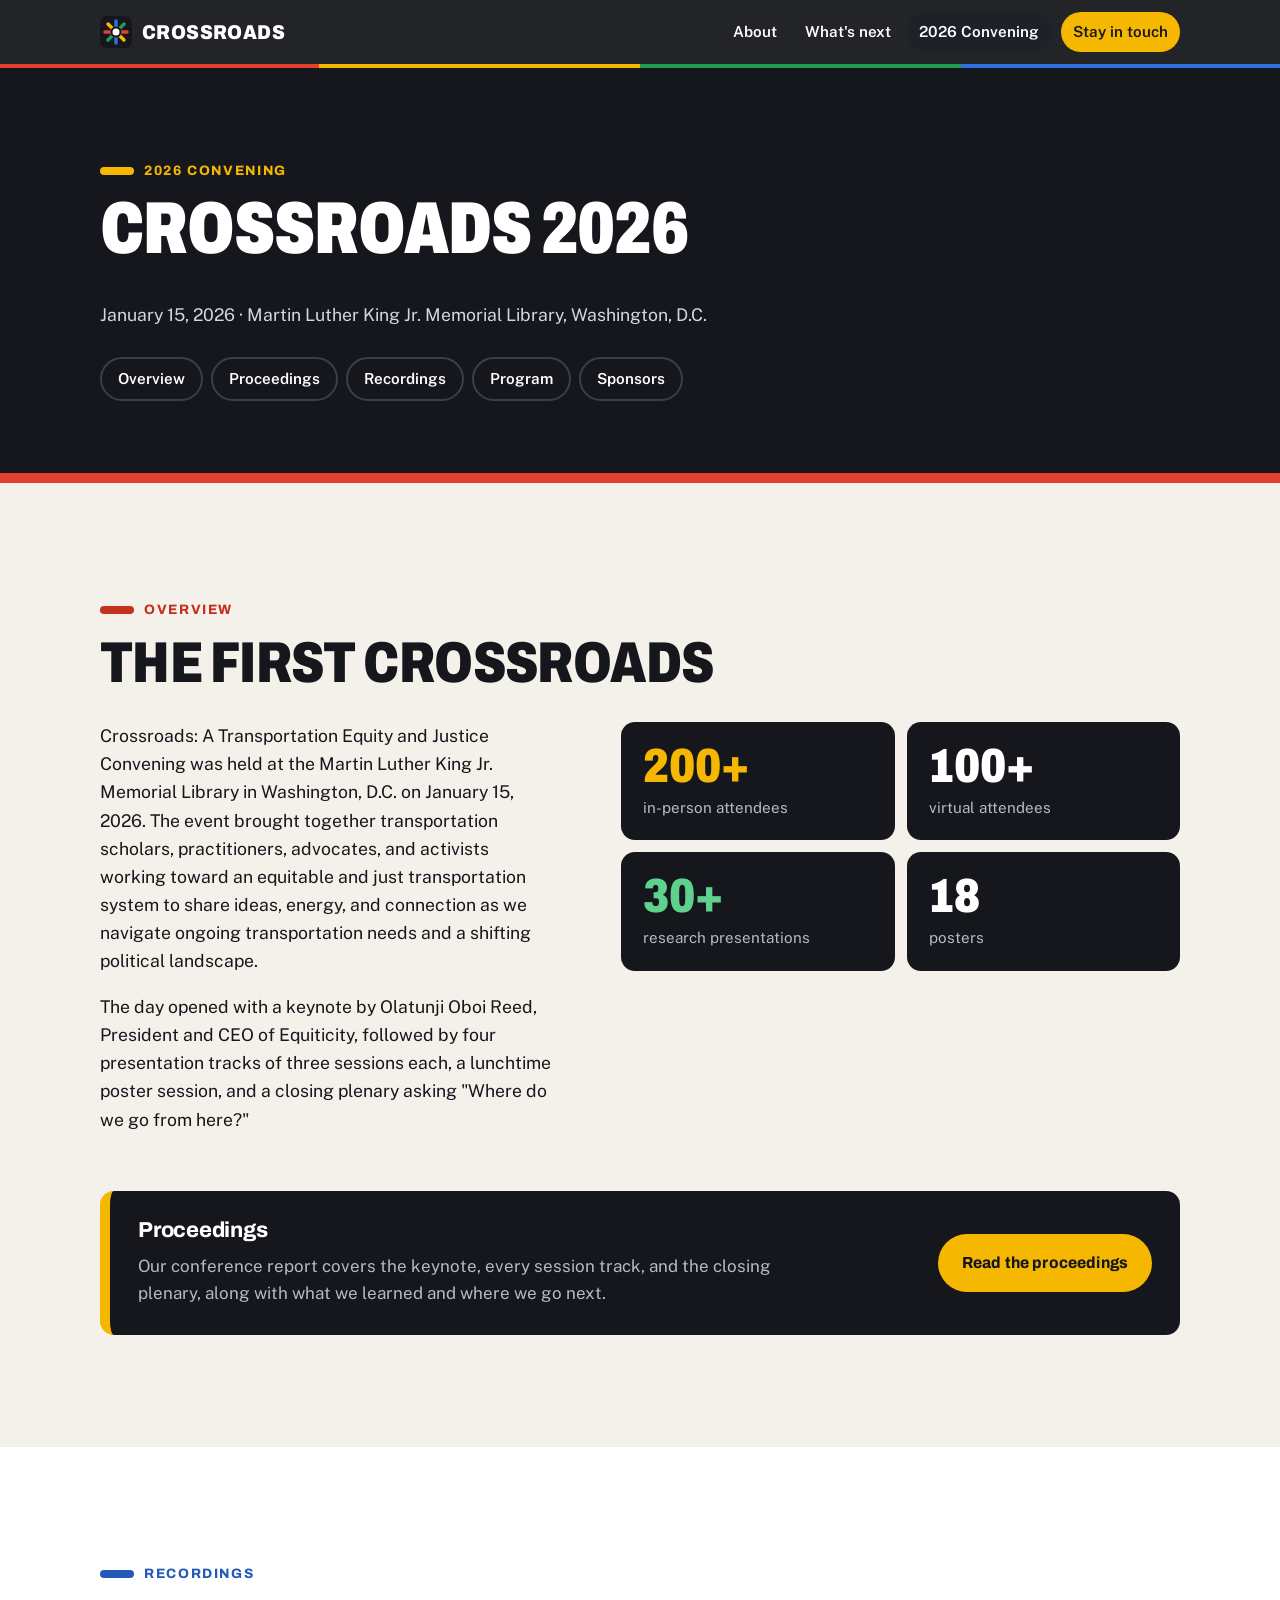
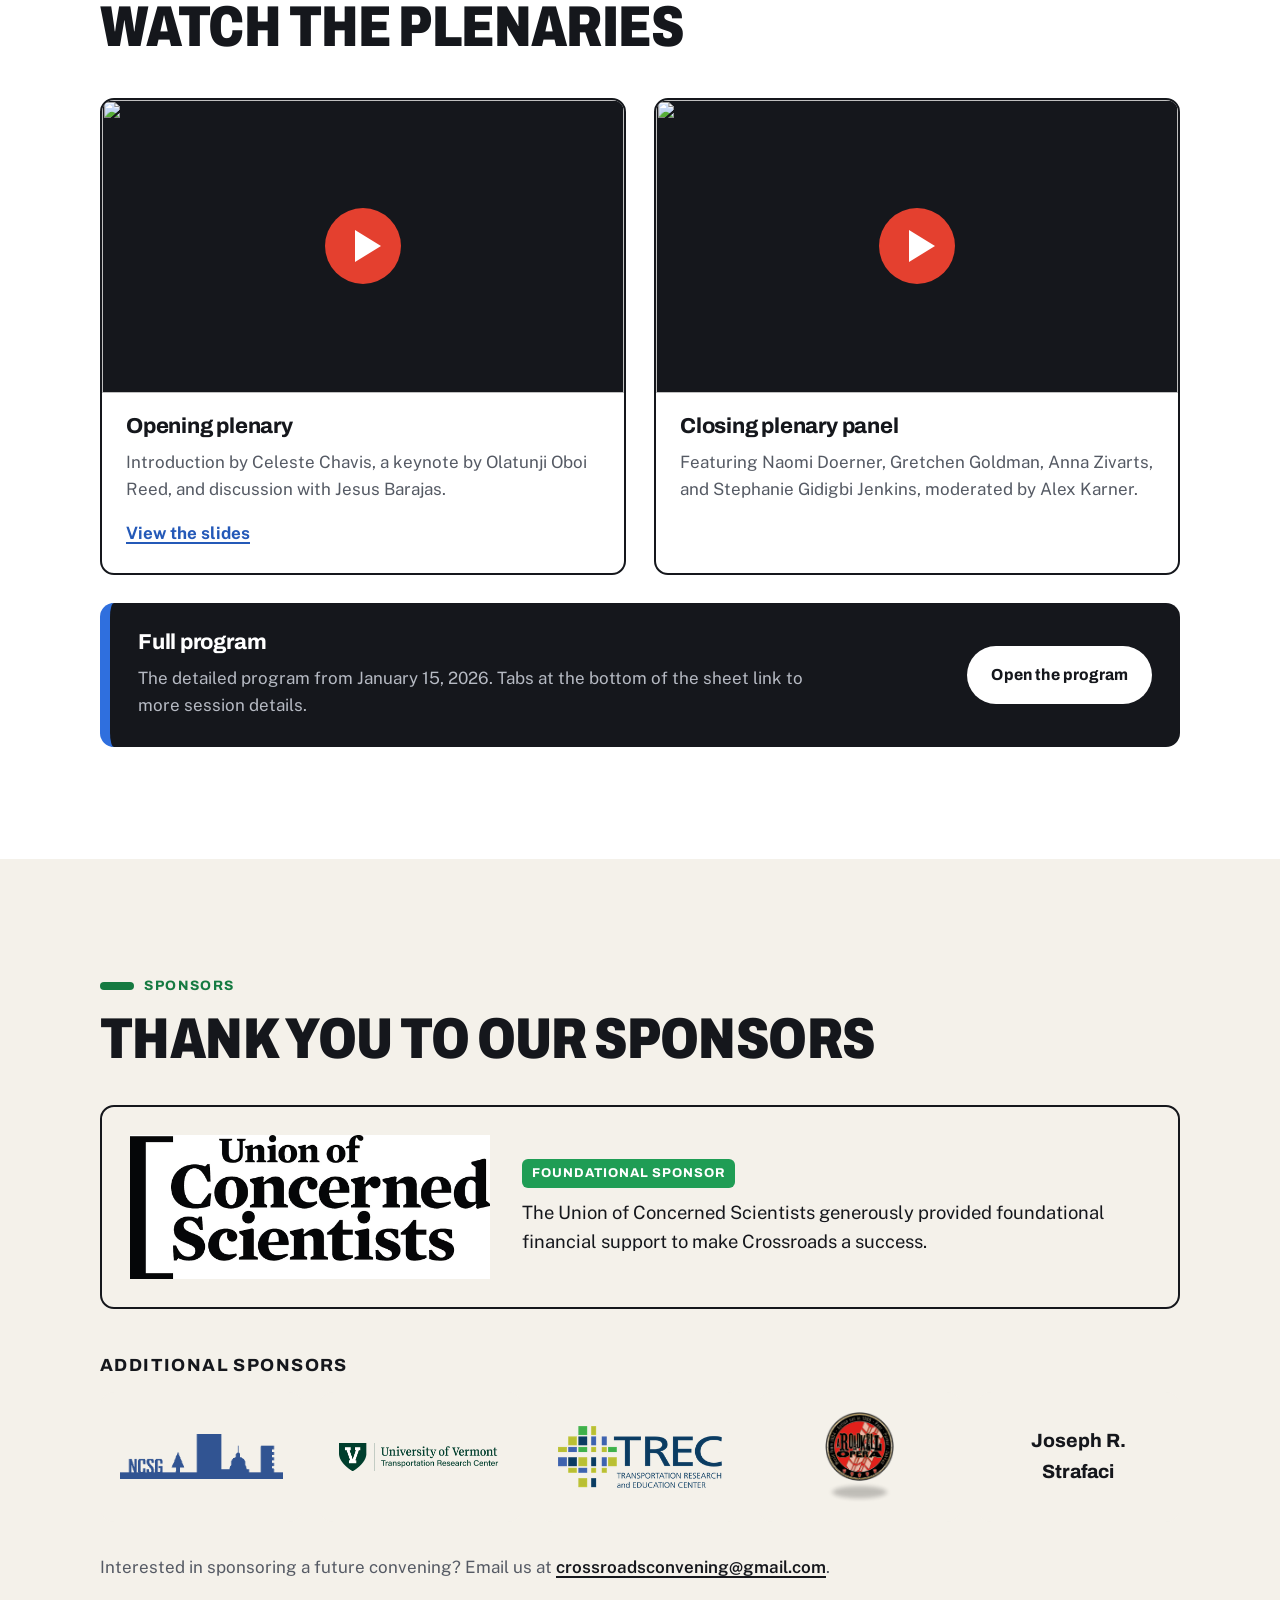
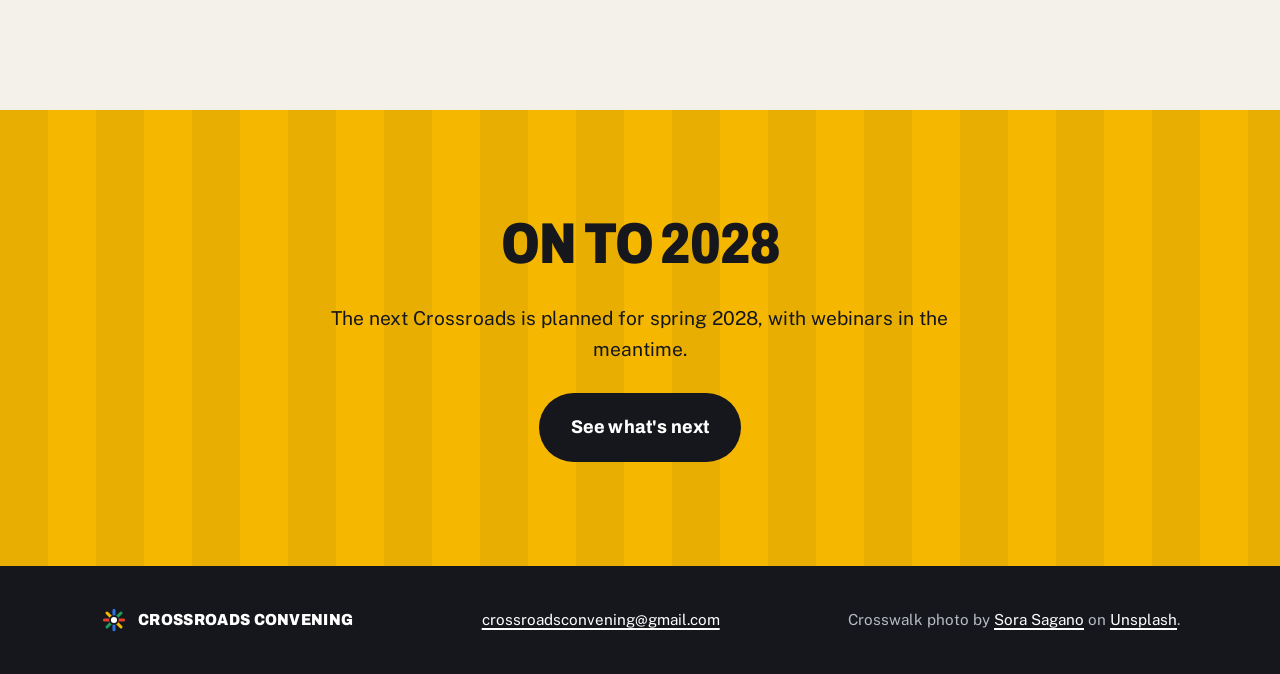
==== 2026.html @ 8adaab54 "Reorganize site around the Crossroads objective Lead the home page with the objective, goals and who" ====
<!doctype html>
<html lang="en">
<head>
  <meta charset="utf-8">
  <meta name="viewport" content="width=device-width, initial-scale=1">
  <title>2026 Convening | Crossroads Convening</title>
  <meta name="description" content="Crossroads 2026, held January 15, 2026 in Washington, D.C.: proceedings, plenary recordings, program, and sponsors.">
  <meta property="og:title" content="Crossroads 2026 Convening">
  <meta property="og:description" content="Proceedings, plenary recordings, program, and sponsors from Crossroads 2026.">
  <meta property="og:type" content="website">
  <meta property="og:url" content="https://crossroadsconvening.org/2026.html">
  <meta property="og:image" content="https://crossroadsconvening.org/assets/img/hero.jpg">
  <link rel="icon" href="assets/img/mark.svg" type="image/svg+xml">
  <link rel="preconnect" href="https://fonts.googleapis.com">
  <link rel="preconnect" href="https://fonts.gstatic.com" crossorigin>
  <link href="https://fonts.googleapis.com/css2?family=Archivo:wdth,wght@62..125,500..900&family=Public+Sans:ital,wght@0,400..700;1,400&display=swap" rel="stylesheet">
  <link rel="stylesheet" href="assets/css/styles.css">
</head>
<body>
  <a class="skip" href="#main">Skip to content</a>

  <header class="topbar">
    <div class="wrap topbar__inner">
      <a class="brand" href="./" aria-label="Crossroads home">
        <img src="assets/img/mark.svg" alt="" width="32" height="32">
        <span>Crossroads</span>
      </a>
      <button class="menu-toggle" aria-expanded="false" aria-controls="site-nav">Menu</button>
      <nav id="site-nav" class="nav" aria-label="Main">
        <a href="./#about">About</a>
        <a href="./#next">What's next</a>
        <a href="2026.html" aria-current="page">2026 Convening</a>
        <a class="nav__cta" href="./#stay-in-touch">Stay in touch</a>
      </nav>
    </div>
  </header>

  <main id="main">
    <section class="doc-hero">
      <div class="wrap">
        <p class="kicker kicker--yellow">2026 Convening</p>
        <h1>Crossroads 2026</h1>
        <p class="doc-hero__meta">January 15, 2026 &middot; Martin Luther King Jr. Memorial Library, Washington, D.C.</p>
        <nav class="subnav" aria-label="On this page">
          <a href="#overview">Overview</a>
          <a href="proceedings.html">Proceedings</a>
          <a href="#recordings">Recordings</a>
          <a href="#program">Program</a>
          <a href="#sponsors">Sponsors</a>
        </nav>
      </div>
    </section>

    <!-- OVERVIEW -->
    <section class="section section--paper" id="overview" aria-labelledby="overview-title">
      <div class="wrap">
        <p class="kicker kicker--red">Overview</p>
        <h2 id="overview-title">The first Crossroads</h2>
        <div class="grid-2 grid-2--top">
          <div class="overview-text">
            <p>Crossroads: A Transportation Equity and Justice Convening was held at the Martin Luther King Jr. Memorial Library in Washington, D.C. on January 15, 2026. The event brought together transportation scholars, practitioners, advocates, and activists working toward an equitable and just transportation system to share ideas, energy, and connection as we navigate ongoing transportation needs and a shifting political landscape.</p>
            <p>The day opened with a keynote by Olatunji Oboi Reed, President and CEO of Equiticity, followed by four presentation tracks of three sessions each, a lunchtime poster session, and a closing plenary asking "Where do we go from here?"</p>
          </div>
          <ul class="stats" aria-label="Crossroads 2026 by the numbers">
            <li><span class="stats__num">200+</span> in-person attendees</li>
            <li><span class="stats__num">100+</span> virtual attendees</li>
            <li><span class="stats__num">30+</span> research presentations</li>
            <li><span class="stats__num">18</span> posters</li>
          </ul>
        </div>

        <div class="callout callout--feature">
          <div>
            <h3>Proceedings</h3>
            <p>Our conference report covers the keynote, every session track, and the closing plenary, along with what we learned and where we go next.</p>
          </div>
          <a class="btn btn--yellow" href="proceedings.html">Read the proceedings</a>
        </div>
      </div>
    </section>

    <!-- RECORDINGS & PROGRAM -->
    <section class="section section--white" id="recordings" aria-labelledby="recordings-title">
      <div class="wrap">
        <p class="kicker kicker--blue">Recordings</p>
        <h2 id="recordings-title">Watch the plenaries</h2>

        <div class="videos">
          <article class="video-card">
            <div class="yt" data-id="2A3c7YhtMYk" data-title="Crossroads 2026 opening plenary">
              <a href="https://youtu.be/2A3c7YhtMYk" class="yt__link">
                <img src="https://i.ytimg.com/vi/2A3c7YhtMYk/hqdefault.jpg" alt="" loading="lazy" width="480" height="360">
                <span class="yt__play" aria-hidden="true"></span>
                <span class="visually-hidden">Play the opening plenary video</span>
              </a>
            </div>
            <div class="video-card__body">
              <h3>Opening plenary</h3>
              <p>Introduction by Celeste Chavis, a keynote by Olatunji Oboi Reed, and discussion with Jesus Barajas.</p>
              <a class="text-link" href="https://docs.google.com/presentation/d/1_229AKAvxTSWhk_uDJZaHkwHum6Pag1m/edit?usp=sharing">View the slides</a>
            </div>
          </article>
          <article class="video-card">
            <div class="yt" data-id="bE-O-7ziDMs" data-title="Crossroads 2026 closing plenary panel">
              <a href="https://youtu.be/bE-O-7ziDMs" class="yt__link">
                <img src="https://i.ytimg.com/vi/bE-O-7ziDMs/hqdefault.jpg" alt="" loading="lazy" width="480" height="360">
                <span class="yt__play" aria-hidden="true"></span>
                <span class="visually-hidden">Play the closing plenary video</span>
              </a>
            </div>
            <div class="video-card__body">
              <h3>Closing plenary panel</h3>
              <p>Featuring Naomi Doerner, Gretchen Goldman, Anna Zivarts, and Stephanie Gidigbi Jenkins, moderated by Alex Karner.</p>
            </div>
          </article>
        </div>

        <div class="callout" id="program">
          <div>
            <h3>Full program</h3>
            <p>The detailed program from January 15, 2026. Tabs at the bottom of the sheet link to more session details.</p>
          </div>
          <a class="btn btn--dark" href="https://docs.google.com/spreadsheets/d/1oS346yVbTH7ZdNeMVsmbUKDeAx3e3sTIWVn5TeTosmg/edit?usp=sharing">Open the program</a>
        </div>
      </div>
    </section>

    <!-- SPONSORS -->
    <section class="section section--paper" id="sponsors" aria-labelledby="sponsors-title">
      <div class="wrap">
        <p class="kicker kicker--green">Sponsors</p>
        <h2 id="sponsors-title">Thank you to our sponsors</h2>

        <div class="sponsor-foundational">
          <a href="https://www.ucsusa.org/" class="sponsor-logo sponsor-logo--lg">
            <img src="assets/img/ucs.jpg" alt="Union of Concerned Scientists" width="1280" height="512">
          </a>
          <div>
            <span class="tag">Foundational sponsor</span>
            <p>The Union of Concerned Scientists generously provided foundational financial support to make Crossroads a success.</p>
          </div>
        </div>

        <h3 class="subhead">Additional sponsors</h3>
        <ul class="sponsor-grid">
          <li><a href="https://www.umdsmartgrowth.org/" class="sponsor-logo"><img src="assets/img/umd-smart-growth.gif" alt="University of Maryland National Center for Smart Growth" width="418" height="115" loading="lazy"></a></li>
          <li><a href="https://www.uvm.edu/cems/trc" class="sponsor-logo"><img src="assets/img/uvm-trc.png" alt="University of Vermont Transportation Research Center" width="1280" height="224" loading="lazy"></a></li>
          <li><a href="https://trec.pdx.edu/" class="sponsor-logo"><img src="assets/img/psu-trec.png" alt="Transportation Research and Education Center at Portland State University" width="300" height="113" loading="lazy"></a></li>
          <li><a href="http://www.roadkillopera.com/" class="sponsor-logo"><img src="assets/img/roadkill-opera.png" alt="A Roadkill Opera" width="300" height="391" loading="lazy"></a></li>
          <li><span class="sponsor-logo sponsor-logo--name">Joseph R. Strafaci</span></li>
        </ul>

        <p class="sponsor-ask">Interested in sponsoring a future convening? Email us at <a href="mailto:crossroadsconvening@gmail.com">crossroadsconvening@gmail.com</a>.</p>
      </div>
    </section>

    <!-- NEXT -->
    <section class="cta" aria-labelledby="cta-title">
      <div class="wrap cta__inner">
        <h2 id="cta-title">On to 2028</h2>
        <p>The next Crossroads is planned for spring 2028, with webinars in the meantime.</p>
        <a class="btn btn--yellow btn--lg" href="./#next">See what's next</a>
      </div>
    </section>
  </main>

  <footer class="footer">
    <div class="wrap footer__inner">
      <div class="brand brand--footer">
        <img src="assets/img/mark.svg" alt="" width="28" height="28">
        <span>Crossroads Convening</span>
      </div>
      <p><a href="mailto:crossroadsconvening@gmail.com">crossroadsconvening@gmail.com</a></p>
      <p class="footer__credit">Crosswalk photo by <a href="https://unsplash.com/@sorasagano">Sora Sagano</a> on <a href="https://unsplash.com/photos/people-walking-on-street-MKE7NKsaBZM">Unsplash</a>.</p>
    </div>
  </footer>

  <script src="assets/js/main.js" defer></script>
</body>
</html>
---- assets/css/styles.css ----
/* Crossroads Convening — transit-map inspired styles */

:root {
  --asphalt: #15171c;
  --asphalt-2: #1e2128;
  --paper: #f4f1ea;
  --white: #ffffff;
  --ink: #15171c;
  --muted: #555a64;
  --muted-dark: #b6bac3;

  --red: #e4402f;
  --red-text: #c4311f;
  --yellow: #f5b700;
  --green: #1f9d55;
  --green-text: #157a41;
  --blue: #2f6fde;
  --blue-text: #2459b8;

  --display: "Archivo", "Arial Narrow", system-ui, sans-serif;
  --body: "Public Sans", system-ui, -apple-system, "Segoe UI", sans-serif;

  --wrap: 1160px;
  --gutter: clamp(16px, 4vw, 40px);
  --radius: 14px;
}

*,
*::before,
*::after { box-sizing: border-box; }

html { scroll-behavior: smooth; scroll-padding-top: 76px; }

body {
  margin: 0;
  font-family: var(--body);
  font-size: 1.0625rem;
  line-height: 1.6;
  color: var(--ink);
  background: var(--paper);
  -webkit-font-smoothing: antialiased;
}

img { max-width: 100%; height: auto; display: block; }

a { color: inherit; text-decoration-thickness: 2px; text-underline-offset: 3px; }

:focus-visible { outline: 3px solid var(--yellow); outline-offset: 3px; border-radius: 4px; }

h1, h2, h3 {
  font-family: var(--display);
  line-height: 1.05;
  letter-spacing: -0.01em;
  margin: 0 0 0.5em;
}

h2 {
  font-size: clamp(2.2rem, 5vw, 3.6rem);
  font-weight: 850;
  font-stretch: 80%;
  text-transform: uppercase;
}

h3 { font-size: 1.35rem; font-weight: 750; }

p { margin: 0 0 1em; }

.wrap { max-width: var(--wrap); margin: 0 auto; padding: 0 var(--gutter); }

.skip {
  position: absolute; left: 12px; top: -60px; z-index: 100;
  background: var(--yellow); color: var(--ink); padding: 10px 16px;
  font-weight: 700; border-radius: 8px;
}
.skip:focus { top: 12px; }

.visually-hidden {
  position: absolute; width: 1px; height: 1px; overflow: hidden;
  clip: rect(0 0 0 0); white-space: nowrap;
}

/* ---------- Top bar ---------- */

.topbar {
  position: sticky; top: 0; z-index: 50;
  background: rgba(21, 23, 28, 0.94);
  backdrop-filter: blur(8px);
  color: var(--white);
  border-bottom: 4px solid transparent;
  border-image: linear-gradient(90deg, var(--red) 0 25%, var(--yellow) 25% 50%, var(--green) 50% 75%, var(--blue) 75% 100%) 1;
}

.topbar__inner { display: flex; align-items: center; justify-content: space-between; min-height: 64px; gap: 16px; }

.brand {
  display: inline-flex; align-items: center; gap: 10px;
  font-family: var(--display); font-weight: 850; font-stretch: 90%;
  font-size: 1.25rem; text-transform: uppercase; letter-spacing: 0.02em;
  text-decoration: none;
}

.nav { display: flex; align-items: center; gap: 4px; }

.nav a {
  text-decoration: none; font-weight: 600; font-size: 0.95rem;
  padding: 8px 12px; border-radius: 999px;
}
.nav a:hover, .nav a[aria-current="page"] { background: var(--asphalt-2); }

.nav .nav__cta { background: var(--yellow); color: var(--ink); margin-left: 6px; }
.nav .nav__cta:hover { background: #ffc933; }

.menu-toggle {
  display: none;
  font: 600 0.95rem var(--body); color: var(--white);
  background: none; border: 2px solid #3a3f4a; border-radius: 999px;
  padding: 6px 14px; cursor: pointer;
}

@media (max-width: 820px) {
  .menu-toggle { display: inline-block; }
  .nav {
    display: none;
    position: absolute; left: 0; right: 0; top: 100%;
    flex-direction: column; align-items: stretch; gap: 0;
    background: var(--asphalt); padding: 8px var(--gutter) 16px;
    border-bottom: 1px solid #2b2f37;
  }
  .nav.is-open { display: flex; }
  .nav a { padding: 12px 8px; border-radius: 8px; }
  .nav .nav__cta { margin: 8px 0 0; text-align: center; }
}

/* ---------- Buttons ---------- */

.btn {
  display: inline-flex; align-items: center; justify-content: center;
  font-family: var(--display); font-weight: 750; font-stretch: 95%;
  font-size: 1rem; letter-spacing: 0.01em;
  padding: 14px 22px; border-radius: 999px;
  text-decoration: none; border: 2px solid transparent;
  transition: transform 0.15s ease, background-color 0.15s ease;
}
.btn:hover { transform: translateY(-2px); }
.btn--yellow { background: var(--yellow); color: var(--ink); }
.btn--yellow:hover { background: #ffc933; }
.btn--ghost { border-color: rgba(255, 255, 255, 0.5); color: var(--white); }
.btn--ghost:hover { border-color: var(--white); }
.btn--dark { background: var(--ink); color: var(--white); }
.btn--lg { font-size: 1.15rem; padding: 18px 30px; }

/* ---------- Hero ---------- */

.hero {
  position: relative; overflow: hidden;
  background: var(--asphalt); color: var(--white);
}
.hero::before {
  content: ""; position: absolute; inset: 0;
  background: url("../img/hero.jpg") center / cover no-repeat;
  opacity: 0.35; filter: grayscale(1);
}
.hero::after {
  content: ""; position: absolute; inset: 0;
  background: linear-gradient(90deg, var(--asphalt) 10%, rgba(21, 23, 28, 0.55) 60%, rgba(21, 23, 28, 0.8));
}

.hero__inner {
  position: relative; z-index: 1;
  display: grid; grid-template-columns: 1.15fr 0.85fr; align-items: center; gap: 40px;
  padding-top: clamp(56px, 9vw, 120px); padding-bottom: clamp(56px, 9vw, 120px);
}

.eyebrow {
  font-family: var(--display); font-weight: 700; font-stretch: 100%;
  text-transform: uppercase; letter-spacing: 0.12em; font-size: 0.85rem;
  color: var(--yellow); margin-bottom: 14px;
}

.hero__text { container-type: inline-size; min-width: 0; }

/* Sized to the column so "Crossroads" always stays on one line */
.hero h1 {
  font-size: min(9rem, 17.5cqi);
  font-weight: 900; font-stretch: 72%;
  text-transform: uppercase; line-height: 0.88; letter-spacing: -0.02em;
  white-space: nowrap;
  margin-bottom: 24px;
}

.hero__lede { font-size: clamp(1.1rem, 2vw, 1.3rem); max-width: 34em; color: #e3e5ea; }

.hero__actions { display: flex; flex-wrap: wrap; gap: 12px; margin-top: 28px; }

.hero__map { width: 100%; max-width: 460px; justify-self: center; overflow: visible; }
.hero__map .line { stroke-dasharray: 800; stroke-dashoffset: 800; animation: draw 1.4s ease-out forwards; }
.line--red { stroke: var(--red); }
.line--blue { stroke: var(--blue); animation-delay: 0.15s !important; }
.line--yellow { stroke: var(--yellow); animation-delay: 0.3s !important; }
.line--green { stroke: var(--green); animation-delay: 0.45s !important; }
.hero__map .stops circle { fill: var(--white); stroke: var(--asphalt); stroke-width: 6; opacity: 0; animation: pop 0.4s ease-out 1.1s forwards; }
.hero__map .hub { fill: var(--white); stroke: var(--asphalt); stroke-width: 14; }

@keyframes draw { to { stroke-dashoffset: 0; } }
@keyframes pop { to { opacity: 1; } }

@media (max-width: 820px) {
  .hero__inner { grid-template-columns: 1fr; }
  .hero__map { max-width: 260px; order: -1; justify-self: start; }
}

/* ---------- Sections ---------- */

.section { padding: clamp(64px, 9vw, 112px) 0; }
.section--paper { background: var(--paper); }
.section--white { background: var(--white); }
.section--dark { background: var(--asphalt); color: var(--white); }

.kicker {
  display: inline-flex; align-items: center; gap: 10px;
  font-family: var(--display); font-weight: 750; text-transform: uppercase;
  letter-spacing: 0.12em; font-size: 0.85rem; margin-bottom: 12px;
}
.kicker::before {
  content: ""; width: 34px; height: 8px; border-radius: 999px; background: currentColor;
}
.kicker--red { color: var(--red-text); }
.kicker--yellow { color: var(--yellow); }
.kicker--blue { color: var(--blue-text); }
.kicker--green { color: var(--green-text); }

.lede { font-size: 1.2rem; max-width: 40em; color: var(--muted); }

.grid-2 { display: grid; grid-template-columns: 0.9fr 1.1fr; gap: clamp(24px, 5vw, 72px); }
@media (max-width: 820px) { .grid-2 { grid-template-columns: 1fr; } }

.prose { color: #dfe1e6; }
.prose h3 { color: var(--white); margin-top: 1.6em; }
.prose a { color: var(--yellow); }

.lede--strong { color: var(--ink); font-size: clamp(1.3rem, 2.4vw, 1.65rem); line-height: 1.4; font-weight: 500; max-width: 34em; }

/* ---------- Goals ---------- */

.goals {
  list-style: none; counter-reset: goal; margin: 20px 0 0; padding: 0;
  display: grid; grid-template-columns: 1fr; gap: 16px;
}
/* seven goals: the first card spans two columns so the rows come out even */
@media (min-width: 640px) {
  .goals { grid-template-columns: repeat(2, 1fr); }
  .goals li:first-child { grid-column: span 2; }
}
@media (min-width: 1000px) {
  .goals { grid-template-columns: repeat(4, 1fr); }
}
.goals li:first-child { font-size: 1.2rem; }
.goals li {
  counter-increment: goal; position: relative;
  background: var(--white); border-radius: var(--radius); padding: 56px 22px 22px;
  border-top: 8px solid var(--red); font-size: 1.05rem; line-height: 1.5;
}
.goals li:nth-child(4n+2) { border-top-color: var(--yellow); }
.goals li:nth-child(4n+3) { border-top-color: var(--green); }
.goals li:nth-child(4n) { border-top-color: var(--blue); }
.goals li::before {
  content: counter(goal); position: absolute; left: 22px; top: 16px;
  display: grid; place-items: center; width: 30px; height: 30px; border-radius: 50%;
  border: 5px solid var(--ink); box-sizing: border-box;
  font-family: var(--display); font-weight: 850; font-size: 0.8rem; line-height: 1;
}

/* ---------- People ---------- */

.people { list-style: none; padding: 0; margin: 0 0 1.4em; }
.people li { padding: 7px 0; border-bottom: 1px solid #2f333c; font-weight: 600; color: var(--white); }
.people span { font-weight: 400; color: var(--muted-dark); }

/* ---------- Link cards ---------- */

.link-cards {
  list-style: none; margin: 32px 0; padding: 0;
  display: grid; grid-template-columns: repeat(auto-fit, minmax(220px, 1fr)); gap: 16px;
}
.link-card {
  display: flex; flex-direction: column; gap: 6px; height: 100%;
  padding: 22px 24px; border-radius: var(--radius); background: var(--white);
  border: 2px solid var(--ink); border-left-width: 10px;
  text-decoration: none; color: var(--muted); transition: transform 0.15s ease;
}
.link-card:hover { transform: translateY(-3px); }
.link-card__title { font-family: var(--display); font-weight: 800; font-size: 1.3rem; color: var(--ink); }
.link-card__title::after { content: " \2192"; }
.link-card--yellow { border-left-color: var(--yellow); }
.link-card--red { border-left-color: var(--red); }
.link-card--green { border-left-color: var(--green); }

/* ---------- 2026 page ---------- */

.subnav { display: flex; flex-wrap: wrap; gap: 8px; margin-top: 28px; }
.subnav a {
  text-decoration: none; font-weight: 600; font-size: 0.95rem;
  padding: 8px 16px; border-radius: 999px; border: 2px solid #3a3f4a;
}
.subnav a:hover { border-color: var(--white); }
.doc-hero .kicker a { color: inherit; }

.grid-2--top { align-items: start; }
.overview-text p { font-size: 1.1rem; }

.stats { list-style: none; margin: 0; padding: 0; display: grid; grid-template-columns: repeat(2, 1fr); gap: 12px; }
.stats li {
  background: var(--asphalt); color: var(--muted-dark); border-radius: var(--radius);
  padding: 20px 22px; font-size: 0.95rem;
}
.stats__num {
  display: block; font-family: var(--display); font-weight: 900; font-stretch: 80%;
  font-size: clamp(2.2rem, 4vw, 3rem); line-height: 1; color: var(--white); margin-bottom: 6px;
}
.stats li:nth-child(1) .stats__num { color: var(--yellow); }
.stats li:nth-child(3) .stats__num { color: #5fd18f; }

/* ---------- Timeline (route) ---------- */

.route {
  --line: 10px;
  --dot: 30px;
  list-style: none; margin: 56px 0 0; padding: 0;
  display: grid; grid-auto-flow: column; grid-auto-columns: 1fr; gap: 0;
  position: relative;
}

.stop { position: relative; padding: calc(var(--dot) + 26px) 16px 0 0; }

/* the track */
.stop::before {
  content: ""; position: absolute; top: calc((var(--dot) - var(--line)) / 2);
  left: 0; right: 0; height: var(--line); background: var(--red);
}
.stop:first-child::before { left: calc(var(--dot) / 2); }
.stop--terminal::before { right: auto; width: calc(var(--dot) / 2); }
.stop--now::before,
.stop--now ~ .stop::before {
  background: repeating-linear-gradient(90deg, var(--red) 0 18px, transparent 18px 28px);
}

/* the station dot */
.stop::after {
  content: ""; position: absolute; top: 0; left: 0;
  width: var(--dot); height: var(--dot); border-radius: 50%;
  background: var(--white); border: 6px solid var(--ink); box-sizing: border-box;
}
.stop--done::after { background: var(--ink); }
.stop--now::after { background: var(--yellow); box-shadow: 0 0 0 0 rgba(245, 183, 0, 0.6); animation: pulse 2s infinite; }
.stop--terminal::after { width: calc(var(--dot) + 8px); height: calc(var(--dot) + 8px); top: -4px; left: -4px; border-width: 8px; }

@keyframes pulse {
  0% { box-shadow: 0 0 0 0 rgba(245, 183, 0, 0.6); }
  70% { box-shadow: 0 0 0 16px rgba(245, 183, 0, 0); }
  100% { box-shadow: 0 0 0 0 rgba(245, 183, 0, 0); }
}

.stop__when {
  display: inline-block; font-family: var(--display); font-weight: 750;
  font-size: 0.8rem; text-transform: uppercase; letter-spacing: 0.08em;
  background: var(--ink); color: var(--white); padding: 3px 10px; border-radius: 6px; margin-bottom: 10px;
}
.stop--now .stop__when { background: var(--yellow); color: var(--ink); }
.stop__title { font-size: 1.2rem; margin-bottom: 6px; }
.stop p { font-size: 0.95rem; color: var(--muted); margin: 0; }
.stop a { color: var(--ink); font-weight: 600; }

@media (max-width: 980px) {
  .route { grid-auto-flow: row; grid-template-columns: 1fr; margin-top: 40px; }
  .stop { padding: 0 0 36px calc(var(--dot) + 24px); }
  .stop::before {
    top: 0; bottom: 0; left: calc((var(--dot) - var(--line)) / 2); right: auto;
    width: var(--line); height: auto;
  }
  .stop:first-child::before { left: calc((var(--dot) - var(--line)) / 2); top: calc(var(--dot) / 2); }
  .stop--terminal::before { width: var(--line); bottom: auto; height: calc(var(--dot) / 2); }
  .stop--now::before,
  .stop--now ~ .stop::before {
    background: repeating-linear-gradient(180deg, var(--red) 0 18px, transparent 18px 28px);
  }
  .stop--terminal { padding-bottom: 0; }
}

/* ---------- Archive ---------- */

.videos { display: grid; grid-template-columns: repeat(2, 1fr); gap: 28px; margin-top: 40px; }
@media (max-width: 760px) { .videos { grid-template-columns: 1fr; } }

.video-card {
  background: var(--white); border-radius: var(--radius); overflow: hidden;
  border: 2px solid var(--ink); display: flex; flex-direction: column;
}
.video-card__body { padding: 22px 24px 26px; }
.video-card__body p { color: var(--muted); }

.yt { position: relative; aspect-ratio: 16 / 9; background: var(--asphalt); }
.yt__link, .yt iframe { position: absolute; inset: 0; width: 100%; height: 100%; border: 0; }
.yt img { width: 100%; height: 100%; object-fit: cover; }
.yt__play {
  position: absolute; left: 50%; top: 50%; width: 76px; height: 76px; margin: -38px 0 0 -38px;
  border-radius: 50%; background: var(--red); transition: transform 0.15s ease;
}
.yt__play::after {
  content: ""; position: absolute; left: 30px; top: 22px;
  border-style: solid; border-width: 16px 0 16px 26px; border-color: transparent transparent transparent var(--white);
}
.yt__link:hover .yt__play { transform: scale(1.08); }

.text-link { font-weight: 700; color: var(--blue-text); }

.callout {
  margin-top: 28px; padding: 28px; border-radius: var(--radius);
  background: var(--asphalt); color: var(--white);
  display: flex; align-items: center; justify-content: space-between; gap: 24px; flex-wrap: wrap;
  border-left: 10px solid var(--blue);
}
.callout p { color: var(--muted-dark); margin: 0; max-width: 40em; }
.callout .btn--dark { background: var(--white); color: var(--ink); }

/* ---------- Sponsors ---------- */

.sponsor-foundational {
  display: grid; grid-template-columns: minmax(200px, 360px) 1fr; align-items: center; gap: 32px;
  margin-top: 36px; padding: 28px; border: 2px solid var(--ink); border-radius: var(--radius);
}
.sponsor-foundational p { font-size: 1.15rem; margin: 10px 0 0; }
@media (max-width: 680px) { .sponsor-foundational { grid-template-columns: 1fr; } }

.tag {
  display: inline-block; font-family: var(--display); font-weight: 750; text-transform: uppercase;
  letter-spacing: 0.08em; font-size: 0.8rem; background: var(--green); color: var(--white);
  padding: 4px 10px; border-radius: 6px;
}

.subhead { margin-top: 48px; font-size: 1.1rem; text-transform: uppercase; letter-spacing: 0.08em; }

.sponsor-grid {
  list-style: none; margin: 16px 0 0; padding: 0;
  display: grid; grid-template-columns: repeat(auto-fill, minmax(190px, 1fr)); gap: 16px;
}

.sponsor-logo {
  display: flex; align-items: center; justify-content: center;
  height: 130px; padding: 20px; border-radius: var(--radius);
  background: var(--paper); text-decoration: none;
  transition: transform 0.15s ease;
}
a.sponsor-logo:hover { transform: translateY(-3px); }
.sponsor-logo img { max-height: 100%; width: auto; object-fit: contain; }
.sponsor-logo--lg { height: auto; background: none; padding: 0; }
.sponsor-logo--name { font-family: var(--display); font-weight: 750; font-size: 1.2rem; text-align: center; }

.sponsor-ask { margin-top: 32px; color: var(--muted); }
.sponsor-ask a { color: var(--ink); font-weight: 600; }

/* ---------- CTA ---------- */

.cta {
  background: var(--yellow); color: var(--ink);
  padding: clamp(64px, 9vw, 104px) 0; position: relative; overflow: hidden;
}
.cta::before {
  /* crosswalk stripes */
  content: ""; position: absolute; inset: 0;
  background: repeating-linear-gradient(90deg, rgba(21, 23, 28, 0.06) 0 48px, transparent 48px 96px);
}
.cta__inner { position: relative; text-align: center; max-width: 820px; }
.cta p { font-size: 1.2rem; margin: 0 auto 28px; max-width: 34em; }
.cta .btn--yellow { background: var(--ink); color: var(--white); }
.cta .btn--yellow:hover { background: #000; }

/* ---------- Footer ---------- */

.footer { background: var(--asphalt); color: var(--muted-dark); padding: 40px 0; font-size: 0.95rem; }
.footer__inner { display: flex; flex-wrap: wrap; align-items: center; justify-content: space-between; gap: 16px 32px; }
.footer p { margin: 0; }
.footer a { color: var(--white); }
.brand--footer { color: var(--white); font-size: 1rem; }

/* ---------- Proceedings page ---------- */

.doc-hero {
  background: var(--asphalt); color: var(--white);
  padding: clamp(48px, 7vw, 88px) 0 clamp(40px, 6vw, 72px);
  border-bottom: 10px solid var(--red);
}
.doc-hero h1 {
  font-size: clamp(2.4rem, 6vw, 4.6rem);
  font-weight: 900; font-stretch: 75%;
  text-transform: uppercase; line-height: 0.95;
  max-width: 14em;
}
.doc-hero__meta { color: #d4d7de; font-size: 1.1rem; margin: 0; }
.doc-hero .btn--ghost { background: none; font: inherit; font-family: var(--display); font-weight: 750; font-stretch: 95%; cursor: pointer; }

.doc-layout {
  display: grid; grid-template-columns: 270px minmax(0, 1fr); gap: clamp(32px, 5vw, 72px);
  padding-top: 56px; padding-bottom: 96px;
}

/* Contents, drawn as a transit line */
.toc { position: sticky; top: 92px; align-self: start; max-height: calc(100vh - 110px); overflow-y: auto; padding-right: 4px; }
.toc summary {
  font-family: var(--display); font-weight: 750; text-transform: uppercase;
  letter-spacing: 0.12em; font-size: 0.85rem; color: var(--red-text);
  cursor: pointer; list-style: none; margin-bottom: 16px;
}
.toc summary::-webkit-details-marker { display: none; }
.toc__list, .toc__list ol { list-style: none; margin: 0; padding: 0; }
.toc__list { position: relative; }
.toc__list::before {
  content: ""; position: absolute; left: 7px; top: 8px; bottom: 8px; width: 6px;
  border-radius: 3px; background: var(--red);
}
.toc__stop { position: relative; padding-left: 30px; }
.toc__stop a {
  display: block; text-decoration: none; color: var(--muted);
  font-size: 0.9rem; line-height: 1.3; padding: 5px 0;
}
.toc__stop a:hover { color: var(--ink); text-decoration: underline; }
.toc__stop--major { margin-top: 10px; }
.toc__stop--major:first-child { margin-top: 0; }
.toc__stop--major > a { font-family: var(--display); font-weight: 750; font-size: 1rem; color: var(--ink); }
.toc__stop--major::before {
  content: ""; position: absolute; left: 0; top: 5px;
  width: 20px; height: 20px; border-radius: 50%;
  background: var(--white); border: 5px solid var(--ink); box-sizing: border-box;
}
.toc__stop:not(.toc__stop--major)::before {
  content: ""; position: absolute; left: 6px; top: 11px; width: 8px; height: 8px;
  border-radius: 50%; background: var(--white);
}
.toc__stop.is-active > a { color: var(--ink); font-weight: 700; }
.toc__stop--major.is-active::before { background: var(--yellow); }
.toc__stop:not(.toc__stop--major).is-active::before { background: var(--yellow); box-shadow: 0 0 0 2px var(--ink); }

/* Report text */
.doc { max-width: 70ch; font-size: 1.075rem; }
.doc p, .doc li { line-height: 1.72; }
.doc a { color: var(--blue-text); }
.chapter { padding-bottom: 24px; }
.chapter + .chapter, .footnotes, .credits { border-top: 2px solid #d9d4c8; padding-top: 40px; margin-top: 24px; }
.doc h2 {
  font-size: clamp(1.9rem, 4vw, 2.6rem);
  display: flex; align-items: center; gap: 14px;
}
.doc h2::before { content: ""; flex: none; width: 40px; height: 10px; border-radius: 999px; background: var(--red); }
.chapter:nth-of-type(4n+2) h2::before { background: var(--yellow); }
.chapter:nth-of-type(4n+3) h2::before { background: var(--green); }
.chapter:nth-of-type(4n) h2::before { background: var(--blue); }
.doc h3 { font-size: 1.5rem; margin-top: 2em; line-height: 1.15; }
.doc h4 {
  font-family: var(--display); font-size: 0.85rem; font-weight: 750;
  text-transform: uppercase; letter-spacing: 0.1em; color: var(--muted);
  margin: 1.8em 0 0.8em;
}
.doc ul, .doc ol { padding-left: 1.4em; margin: 0 0 1.2em; }
.doc li { margin-bottom: 0.5em; }
.doc ul li::marker { color: var(--red); }
.doc ol li::marker { font-family: var(--display); font-weight: 750; color: var(--red-text); }
.doc h2, .doc h3 { scroll-margin-top: 92px; }

.fnref a { text-decoration: none; font-weight: 700; padding: 0 2px; }
.footnotes { font-size: 0.95rem; color: var(--muted); }
.footnotes h2 { font-size: 1.4rem; }
.fnback { text-decoration: none; }

.credits h2 { font-size: 1.6rem; }
.credits__grid { display: grid; grid-template-columns: repeat(2, minmax(0, 1fr)); gap: 8px 40px; }
.credits__group--wide { grid-column: 1 / -1; order: -1; }
.credits h3 { font-size: 1rem; text-transform: uppercase; letter-spacing: 0.08em; margin: 1.2em 0 0.6em; }
.credits ul { list-style: none; padding: 0; }
.credits li { margin: 0 0 0.35em; font-size: 0.97rem; line-height: 1.45; }
.credits p { color: var(--muted); }

@media (max-width: 900px) {
  .doc-layout { grid-template-columns: 1fr; padding-top: 32px; }
  .toc { position: static; max-height: none; overflow: visible; border: 2px solid var(--ink); border-radius: var(--radius); padding: 16px 18px; background: var(--white); }
  .toc summary { margin: 0; display: flex; justify-content: space-between; }
  .toc summary::after { content: "Show"; color: var(--muted); letter-spacing: 0.04em; }
  .toc details[open] summary { margin-bottom: 16px; }
  .toc details[open] summary::after { content: "Hide"; }
}
@media (max-width: 560px) { .credits__grid { grid-template-columns: 1fr; } }

/* Feature link to the proceedings on the home page */
.callout--feature { border-left-color: var(--yellow); margin: 40px 0 0; }
.callout--feature .btn--yellow { flex: none; }

@media print {
  .topbar, .toc, .footer, .hero__actions, .skip { display: none !important; }
  body, .page-doc { background: #fff; color: #000; font-size: 11pt; }
  .doc-hero { background: none; color: #000; padding: 0 0 12pt; border-bottom: 3pt solid #000; }
  .doc-hero .kicker, .doc-hero__meta { color: #000; }
  .doc-layout { display: block; padding: 12pt 0 0; }
  .doc { max-width: none; }
  .doc a { color: #000; }
  .chapter { break-inside: auto; }
  .doc h2, .doc h3, .doc h4 { break-after: avoid; }
}

/* ---------- Motion ---------- */

@media (prefers-reduced-motion: reduce) {
  html { scroll-behavior: auto; }
  .hero__map .line { animation: none; stroke-dashoffset: 0; }
  .hero__map .stops circle { animation: none; opacity: 1; }
  .stop--now::after { animation: none; }
  .btn, .sponsor-logo, .yt__play, .link-card { transition: none; }
}
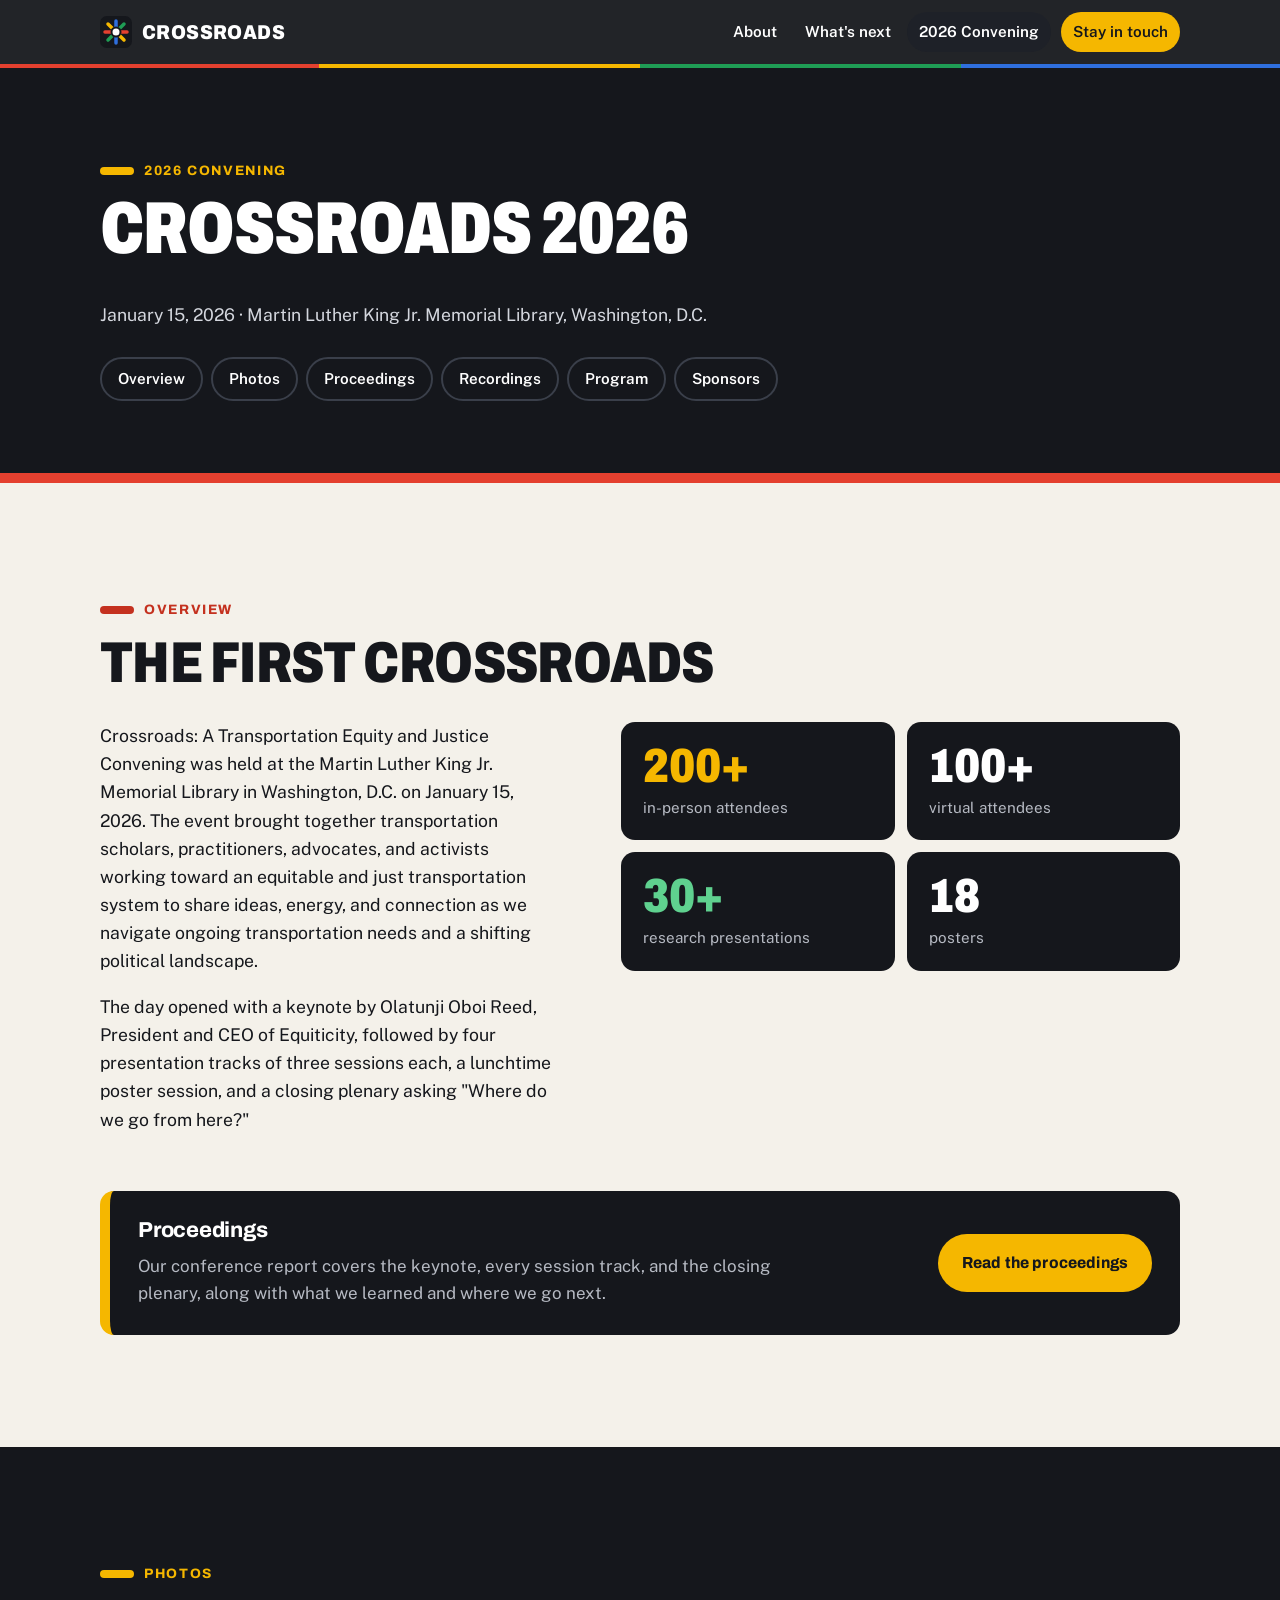
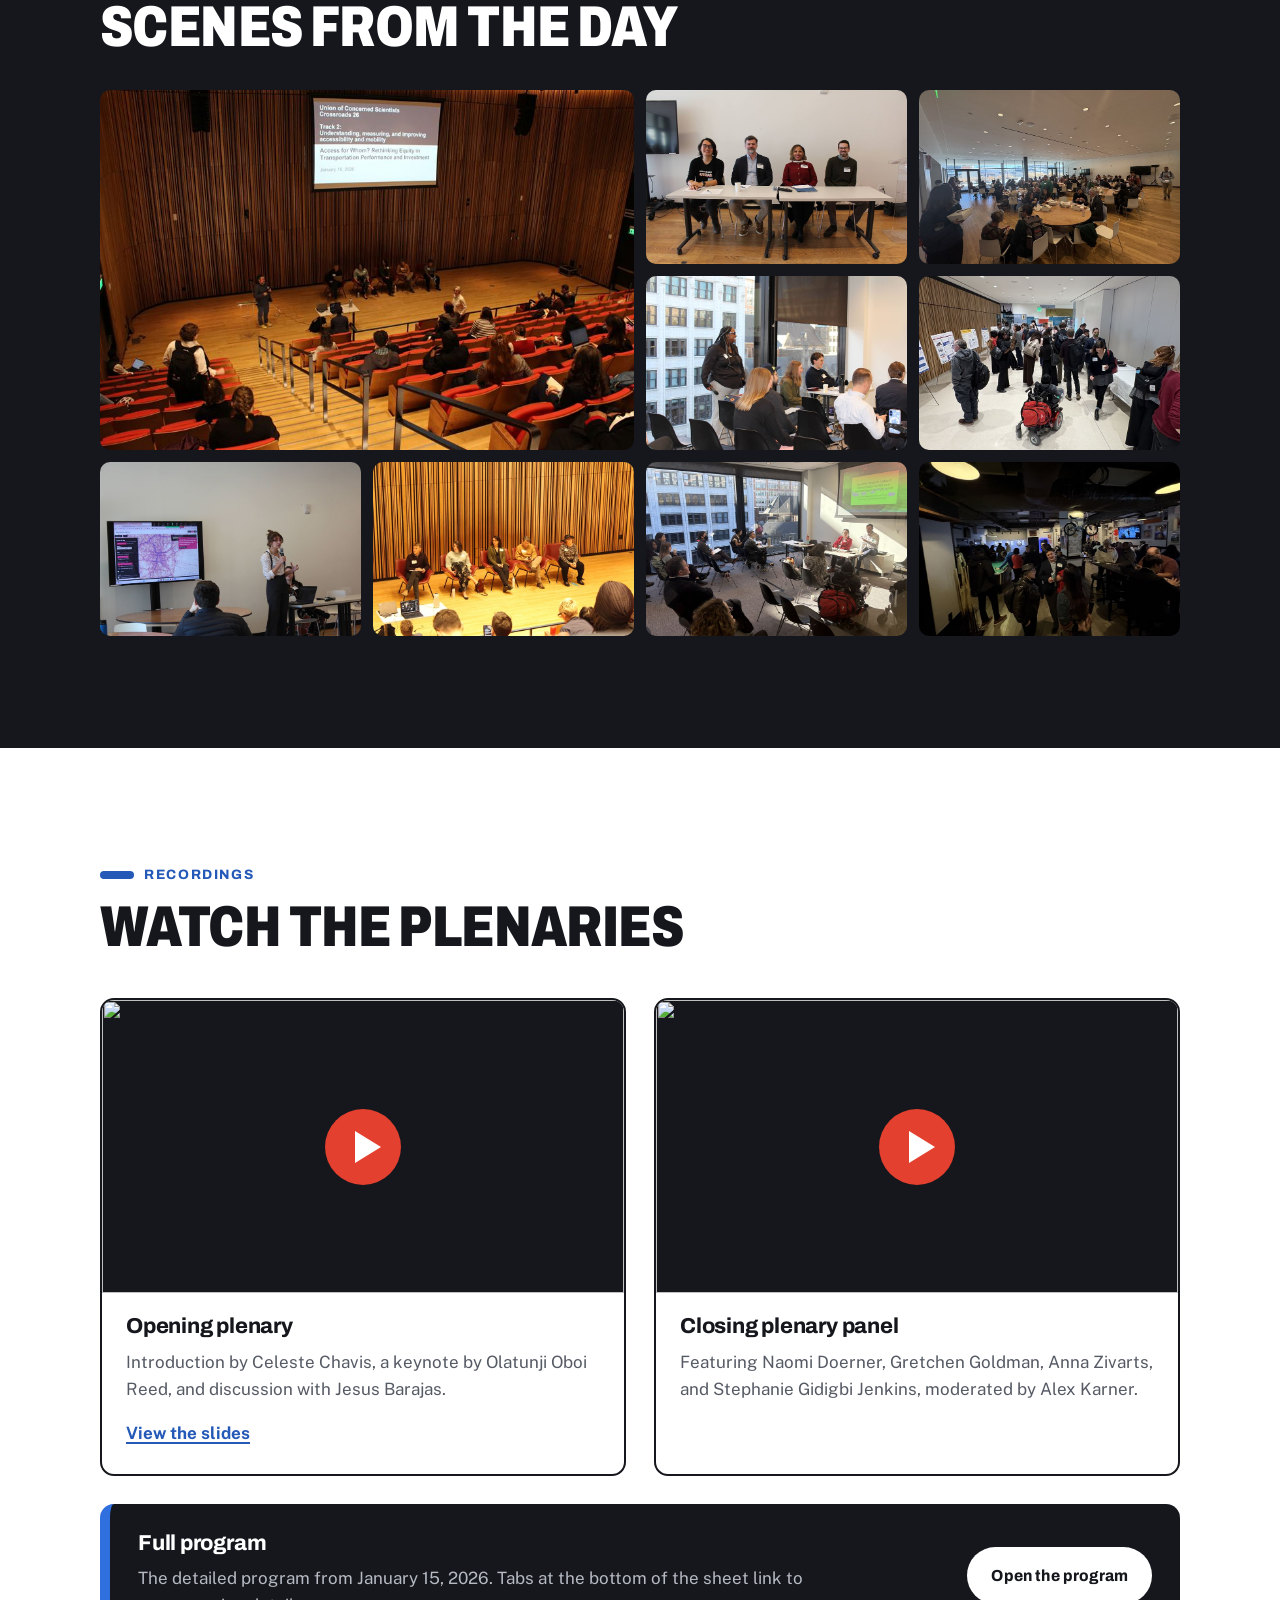
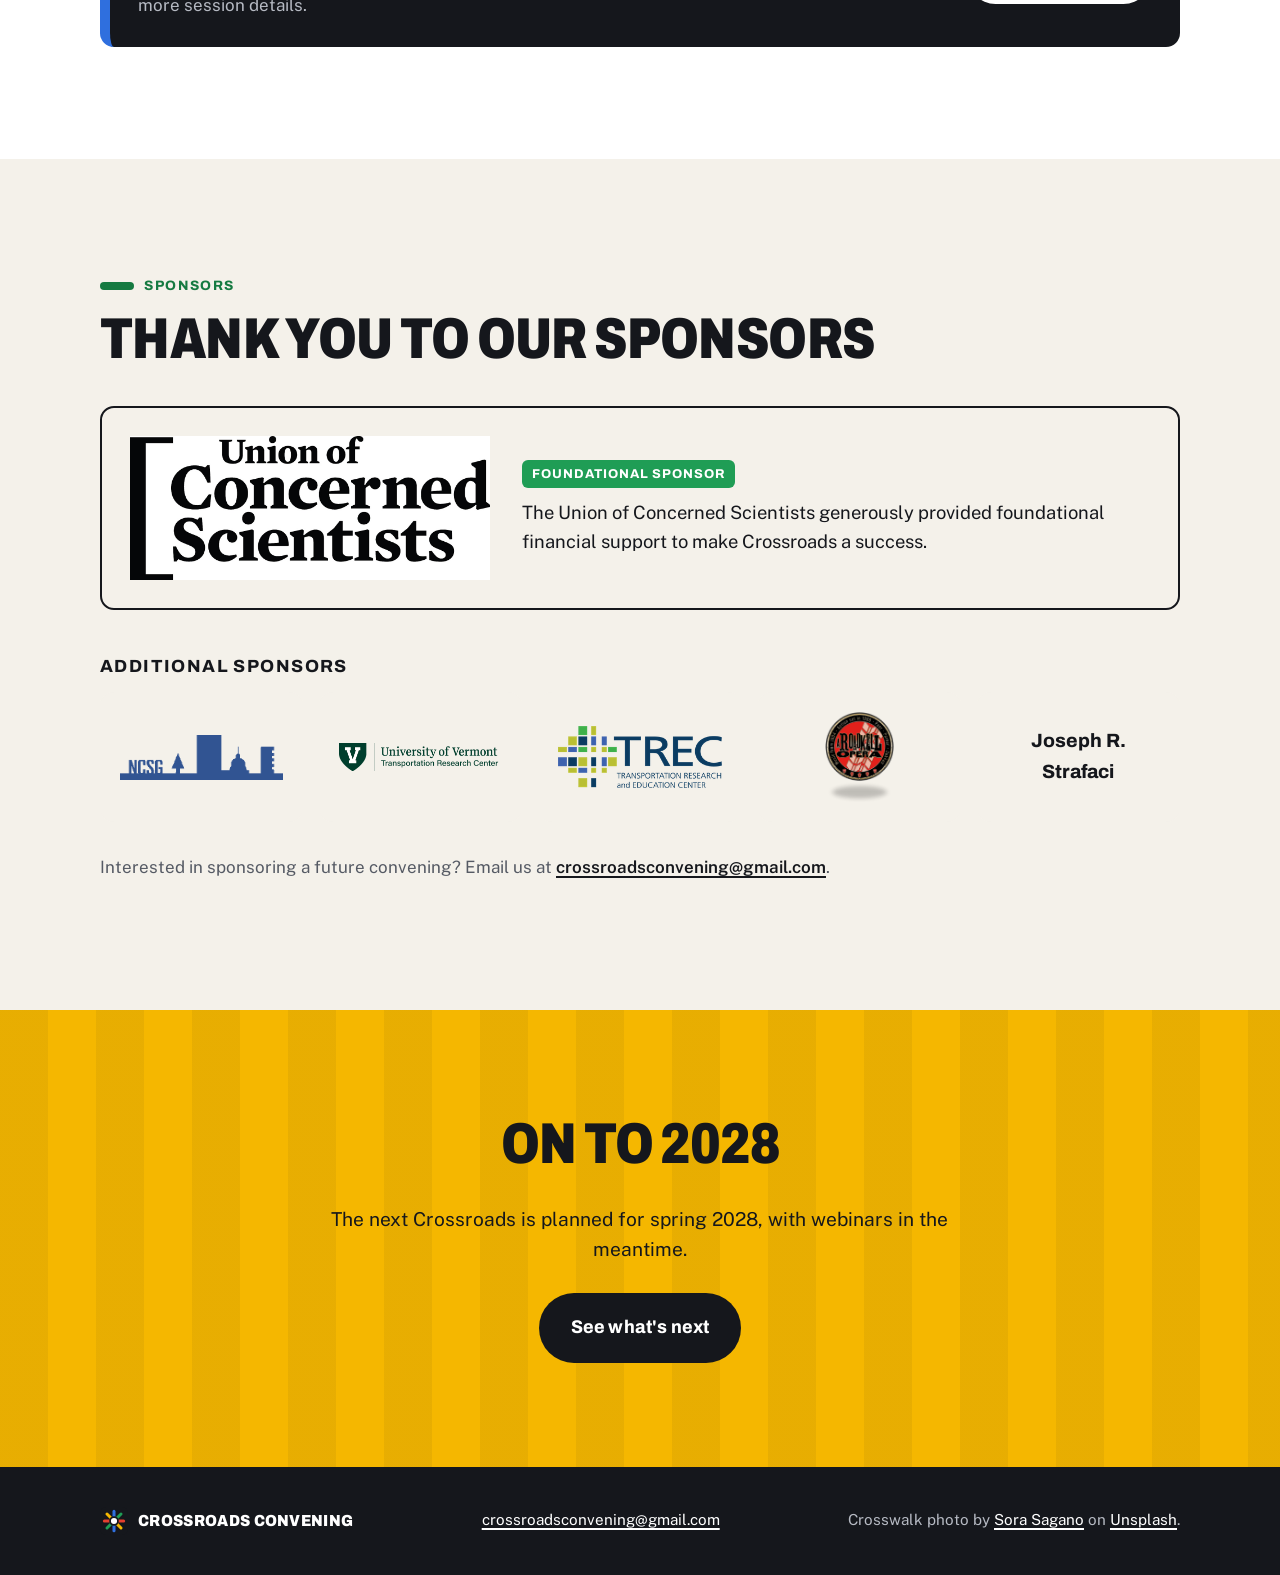
==== commit 5c5d0f64: "Add a photo gallery to the 2026 Convening page Nine photos from the event (web-sized, metadata strip" ====
--- a/2026.html
+++ b/2026.html
@@ -43,6 +43,7 @@
         <p class="doc-hero__meta">January 15, 2026 &middot; Martin Luther King Jr. Memorial Library, Washington, D.C.</p>
         <nav class="subnav" aria-label="On this page">
           <a href="#overview">Overview</a>
+          <a href="#photos">Photos</a>
           <a href="proceedings.html">Proceedings</a>
           <a href="#recordings">Recordings</a>
           <a href="#program">Program</a>
@@ -78,6 +79,33 @@
         </div>
       </div>
     </section>
+
+    <!-- PHOTOS: add a photo by putting name.jpg (1600px wide) and name-sm.jpg (800px wide) in assets/img/photos/ and copying a <li> below -->
+    <section class="section section--dark" id="photos" aria-labelledby="photos-title">
+      <div class="wrap">
+        <p class="kicker kicker--yellow">Photos</p>
+        <h2 id="photos-title">Scenes from the day</h2>
+        <ul class="gallery">
+          <li class="gallery__item gallery__item--wide"><a href="assets/img/photos/auditorium.jpg"><img src="assets/img/photos/auditorium-sm.jpg" srcset="assets/img/photos/auditorium-sm.jpg 800w, assets/img/photos/auditorium.jpg 1600w" sizes="(max-width: 860px) 100vw, 50vw" alt="Attendees seated in the auditorium for a session" width="800" height="533" loading="lazy"></a></li>
+          <li class="gallery__item"><a href="assets/img/photos/panel.jpg"><img src="assets/img/photos/panel-sm.jpg" srcset="assets/img/photos/panel-sm.jpg 800w, assets/img/photos/panel.jpg 1600w" sizes="(max-width: 860px) 50vw, 25vw" alt="Four panelists seated at a table at the front of a session" width="800" height="533" loading="lazy"></a></li>
+          <li class="gallery__item"><a href="assets/img/photos/lunch.jpg"><img src="assets/img/photos/lunch-sm.jpg" srcset="assets/img/photos/lunch-sm.jpg 800w, assets/img/photos/lunch.jpg 1600w" sizes="(max-width: 860px) 50vw, 25vw" alt="A full hall of attendees talking over lunch at round tables" width="800" height="600" loading="lazy"></a></li>
+          <li class="gallery__item"><a href="assets/img/photos/audience-question.jpg"><img src="assets/img/photos/audience-question-sm.jpg" srcset="assets/img/photos/audience-question-sm.jpg 800w, assets/img/photos/audience-question.jpg 1600w" sizes="(max-width: 860px) 50vw, 25vw" alt="A participant stands to speak during a session" width="800" height="533" loading="lazy"></a></li>
+          <li class="gallery__item"><a href="assets/img/photos/posters.jpg"><img src="assets/img/photos/posters-sm.jpg" srcset="assets/img/photos/posters-sm.jpg 800w, assets/img/photos/posters.jpg 1600w" sizes="(max-width: 860px) 50vw, 25vw" alt="Attendees browsing research posters along a hallway" width="800" height="600" loading="lazy"></a></li>
+          <li class="gallery__item"><a href="assets/img/photos/map-presentation.jpg"><img src="assets/img/photos/map-presentation-sm.jpg" srcset="assets/img/photos/map-presentation-sm.jpg 800w, assets/img/photos/map-presentation.jpg 1600w" sizes="(max-width: 860px) 50vw, 25vw" alt="A presenter speaking next to a screen showing a map" width="800" height="533" loading="lazy"></a></li>
+          <li class="gallery__item"><a href="assets/img/photos/auditorium-panel.jpg"><img src="assets/img/photos/auditorium-panel-sm.jpg" srcset="assets/img/photos/auditorium-panel-sm.jpg 800w, assets/img/photos/auditorium-panel.jpg 1600w" sizes="(max-width: 860px) 50vw, 25vw" alt="A panel seated on the auditorium stage" width="800" height="533" loading="lazy"></a></li>
+          <li class="gallery__item"><a href="assets/img/photos/breakout.jpg"><img src="assets/img/photos/breakout-sm.jpg" srcset="assets/img/photos/breakout-sm.jpg 800w, assets/img/photos/breakout.jpg 1600w" sizes="(max-width: 860px) 50vw, 25vw" alt="A breakout session in a room with large windows" width="800" height="600" loading="lazy"></a></li>
+          <li class="gallery__item"><a href="assets/img/photos/reception.jpg"><img src="assets/img/photos/reception-sm.jpg" srcset="assets/img/photos/reception-sm.jpg 800w, assets/img/photos/reception.jpg 1600w" sizes="(max-width: 860px) 50vw, 25vw" alt="Attendees talking at an evening gathering after the convening" width="800" height="600" loading="lazy"></a></li>
+        </ul>
+      </div>
+    </section>
+
+    <dialog class="lightbox" aria-label="Photo viewer">
+      <img class="lightbox__img" alt="">
+      <p class="lightbox__caption"></p>
+      <button class="lightbox__btn lightbox__btn--prev" type="button" aria-label="Previous photo">&#8249;</button>
+      <button class="lightbox__btn lightbox__btn--next" type="button" aria-label="Next photo">&#8250;</button>
+      <button class="lightbox__btn lightbox__btn--close" type="button" aria-label="Close">&times;</button>
+    </dialog>
 
     <!-- RECORDINGS & PROGRAM -->
     <section class="section section--white" id="recordings" aria-labelledby="recordings-title">
--- a/assets/css/styles.css
+++ b/assets/css/styles.css
@@ -242,32 +242,50 @@
 
 /* ---------- Goals ---------- */
 
-.goals {
-  list-style: none; counter-reset: goal; margin: 20px 0 0; padding: 0;
-  display: grid; grid-template-columns: 1fr; gap: 16px;
-}
-/* seven goals: the first card spans two columns so the rows come out even */
-@media (min-width: 640px) {
-  .goals { grid-template-columns: repeat(2, 1fr); }
-  .goals li:first-child { grid-column: span 2; }
-}
-@media (min-width: 1000px) {
-  .goals { grid-template-columns: repeat(4, 1fr); }
-}
-.goals li:first-child { font-size: 1.2rem; }
-.goals li {
-  counter-increment: goal; position: relative;
-  background: var(--white); border-radius: var(--radius); padding: 56px 22px 22px;
-  border-top: 8px solid var(--red); font-size: 1.05rem; line-height: 1.5;
-}
-.goals li:nth-child(4n+2) { border-top-color: var(--yellow); }
-.goals li:nth-child(4n+3) { border-top-color: var(--green); }
-.goals li:nth-child(4n) { border-top-color: var(--blue); }
-.goals li::before {
-  content: counter(goal); position: absolute; left: 22px; top: 16px;
-  display: grid; place-items: center; width: 30px; height: 30px; border-radius: 50%;
-  border: 5px solid var(--ink); box-sizing: border-box;
-  font-family: var(--display); font-weight: 850; font-size: 0.8rem; line-height: 1;
+/* Each theme is a transit line; its goals are the stops */
+.goal-lines { display: grid; gap: 36px; margin-top: 28px; }
+.goal-line {
+  --line: var(--red);
+  --dot: 28px;
+  display: grid; grid-template-columns: 250px minmax(0, 1fr); align-items: start;
+}
+.goal-line--yellow { --line: var(--yellow); }
+.goal-line--green { --line: var(--green); }
+.goal-line--blue { --line: var(--blue); }
+
+.goal-line__name {
+  display: flex; align-items: center; gap: 12px; margin: 0; padding-top: 2px;
+  font-family: var(--display); font-weight: 850; font-stretch: 85%;
+  font-size: 1.35rem; line-height: 1.05; text-transform: uppercase; letter-spacing: 0.01em;
+}
+.goal-line__name::before {
+  content: ""; flex: none; width: 24px; height: 24px; border-radius: 7px; background: var(--line);
+}
+
+.goal-line ul {
+  list-style: none; margin: 0; padding: calc(var(--dot) + 18px) 0 0;
+  display: grid; grid-template-columns: repeat(2, minmax(0, 1fr)); gap: 0 32px;
+  position: relative;
+}
+.goal-line ul::before {
+  content: ""; position: absolute; left: 0; right: 0; top: calc((var(--dot) - 10px) / 2);
+  height: 10px; border-radius: 999px; background: var(--line);
+}
+.goal-line li { position: relative; font-size: 1.05rem; line-height: 1.5; max-width: 34em; }
+.goal-line li::before {
+  content: ""; position: absolute; left: 0; top: calc(-1 * (var(--dot) + 18px));
+  width: var(--dot); height: var(--dot); border-radius: 50%;
+  background: var(--white); border: 6px solid var(--ink); box-sizing: border-box;
+}
+
+@media (max-width: 760px) {
+  .goal-lines { gap: 28px; }
+  .goal-line { grid-template-columns: 1fr; gap: 14px; }
+  .goal-line ul { grid-template-columns: 1fr; gap: 20px; padding: 0 0 0 calc(var(--dot) + 18px); }
+  .goal-line ul::before {
+    left: calc((var(--dot) - 10px) / 2); right: auto; top: 4px; bottom: 4px; width: 10px; height: auto;
+  }
+  .goal-line li::before { left: calc(-1 * (var(--dot) + 18px)); top: 0; }
 }
 
 /* ---------- People ---------- */
@@ -319,6 +337,47 @@
 }
 .stats li:nth-child(1) .stats__num { color: var(--yellow); }
 .stats li:nth-child(3) .stats__num { color: #5fd18f; }
+
+/* ---------- Photo gallery ---------- */
+
+.gallery {
+  list-style: none; margin: 32px 0 0; padding: 0;
+  display: grid; grid-template-columns: repeat(4, 1fr); gap: 12px;
+}
+.gallery__item { aspect-ratio: 3 / 2; border-radius: 10px; overflow: hidden; background: var(--asphalt-2); }
+.gallery__item--wide { grid-column: span 2; grid-row: span 2; aspect-ratio: auto; }
+.gallery__item a { display: block; width: 100%; height: 100%; }
+.gallery__item img { width: 100%; height: 100%; object-fit: cover; transition: transform 0.3s ease, opacity 0.2s ease; }
+.gallery__item a:hover img { transform: scale(1.04); }
+@media (max-width: 860px) {
+  .gallery { grid-template-columns: repeat(2, 1fr); }
+  .gallery__item--wide { grid-row: auto; aspect-ratio: 3 / 2; }
+}
+
+.lightbox {
+  width: 100vw; height: 100vh; max-width: none; max-height: none; margin: 0; padding: 56px 16px 24px;
+  border: 0; background: rgba(10, 11, 14, 0.94); color: var(--white);
+  display: none; flex-direction: column; align-items: center; justify-content: center; gap: 14px;
+}
+.lightbox[open] { display: flex; }
+.lightbox::backdrop { background: transparent; }
+.lightbox__img { max-width: min(1600px, 100%); max-height: calc(100vh - 140px); width: auto; height: auto; border-radius: 8px; }
+.lightbox__caption { margin: 0; color: var(--muted-dark); text-align: center; max-width: 60ch; }
+.lightbox__btn {
+  position: absolute; display: grid; place-items: center; width: 48px; height: 48px;
+  border: 2px solid rgba(255, 255, 255, 0.35); border-radius: 50%; background: rgba(21, 23, 28, 0.7);
+  color: var(--white); font-size: 1.8rem; line-height: 1; cursor: pointer;
+}
+.lightbox__btn:hover { border-color: var(--white); }
+.lightbox__btn--close { top: 12px; right: 12px; }
+.lightbox__btn--prev { left: 12px; top: 50%; transform: translateY(-50%); }
+.lightbox__btn--next { right: 12px; top: 50%; transform: translateY(-50%); }
+@media (max-width: 600px) {
+  .lightbox__btn--prev, .lightbox__btn--next { top: auto; bottom: 16px; transform: none; }
+  .lightbox__btn--prev { left: calc(50% - 60px); }
+  .lightbox__btn--next { right: calc(50% - 60px); }
+  .lightbox { padding-bottom: 80px; }
+}
 
 /* ---------- Timeline (route) ---------- */
 
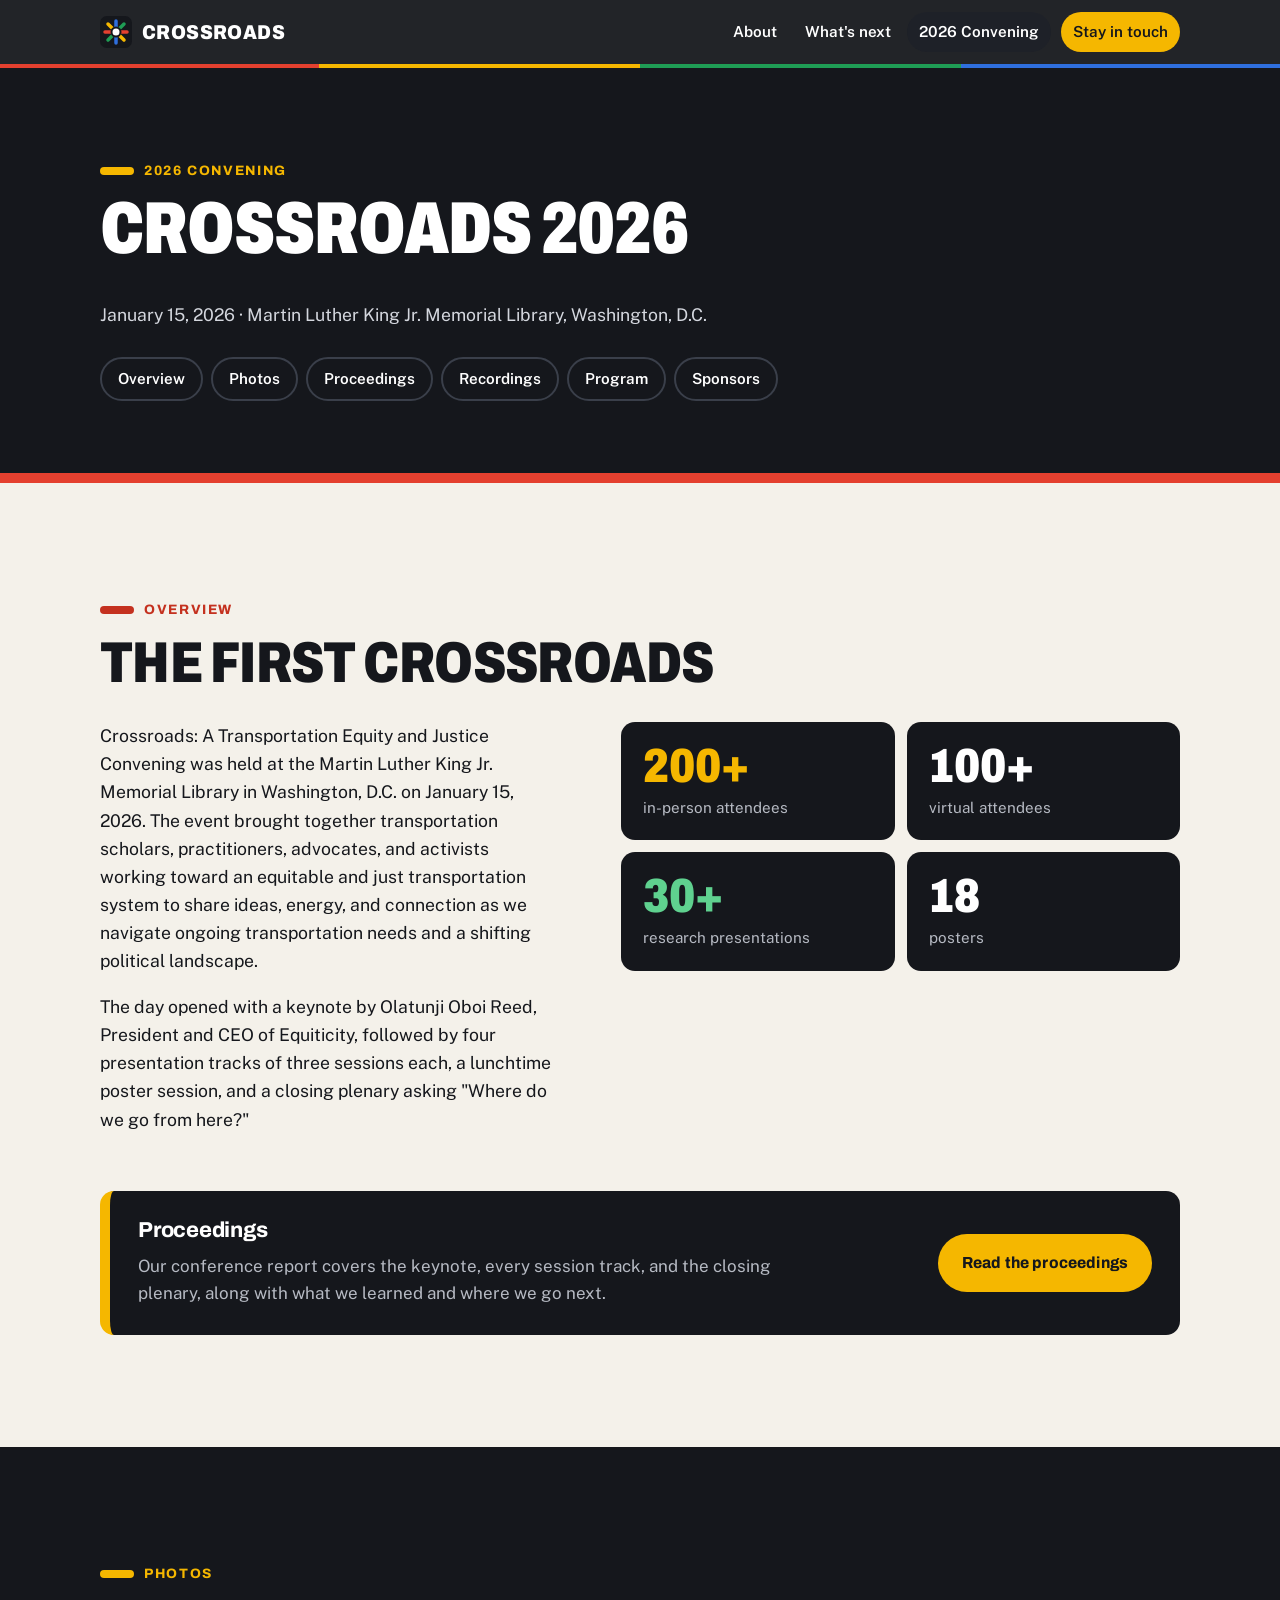
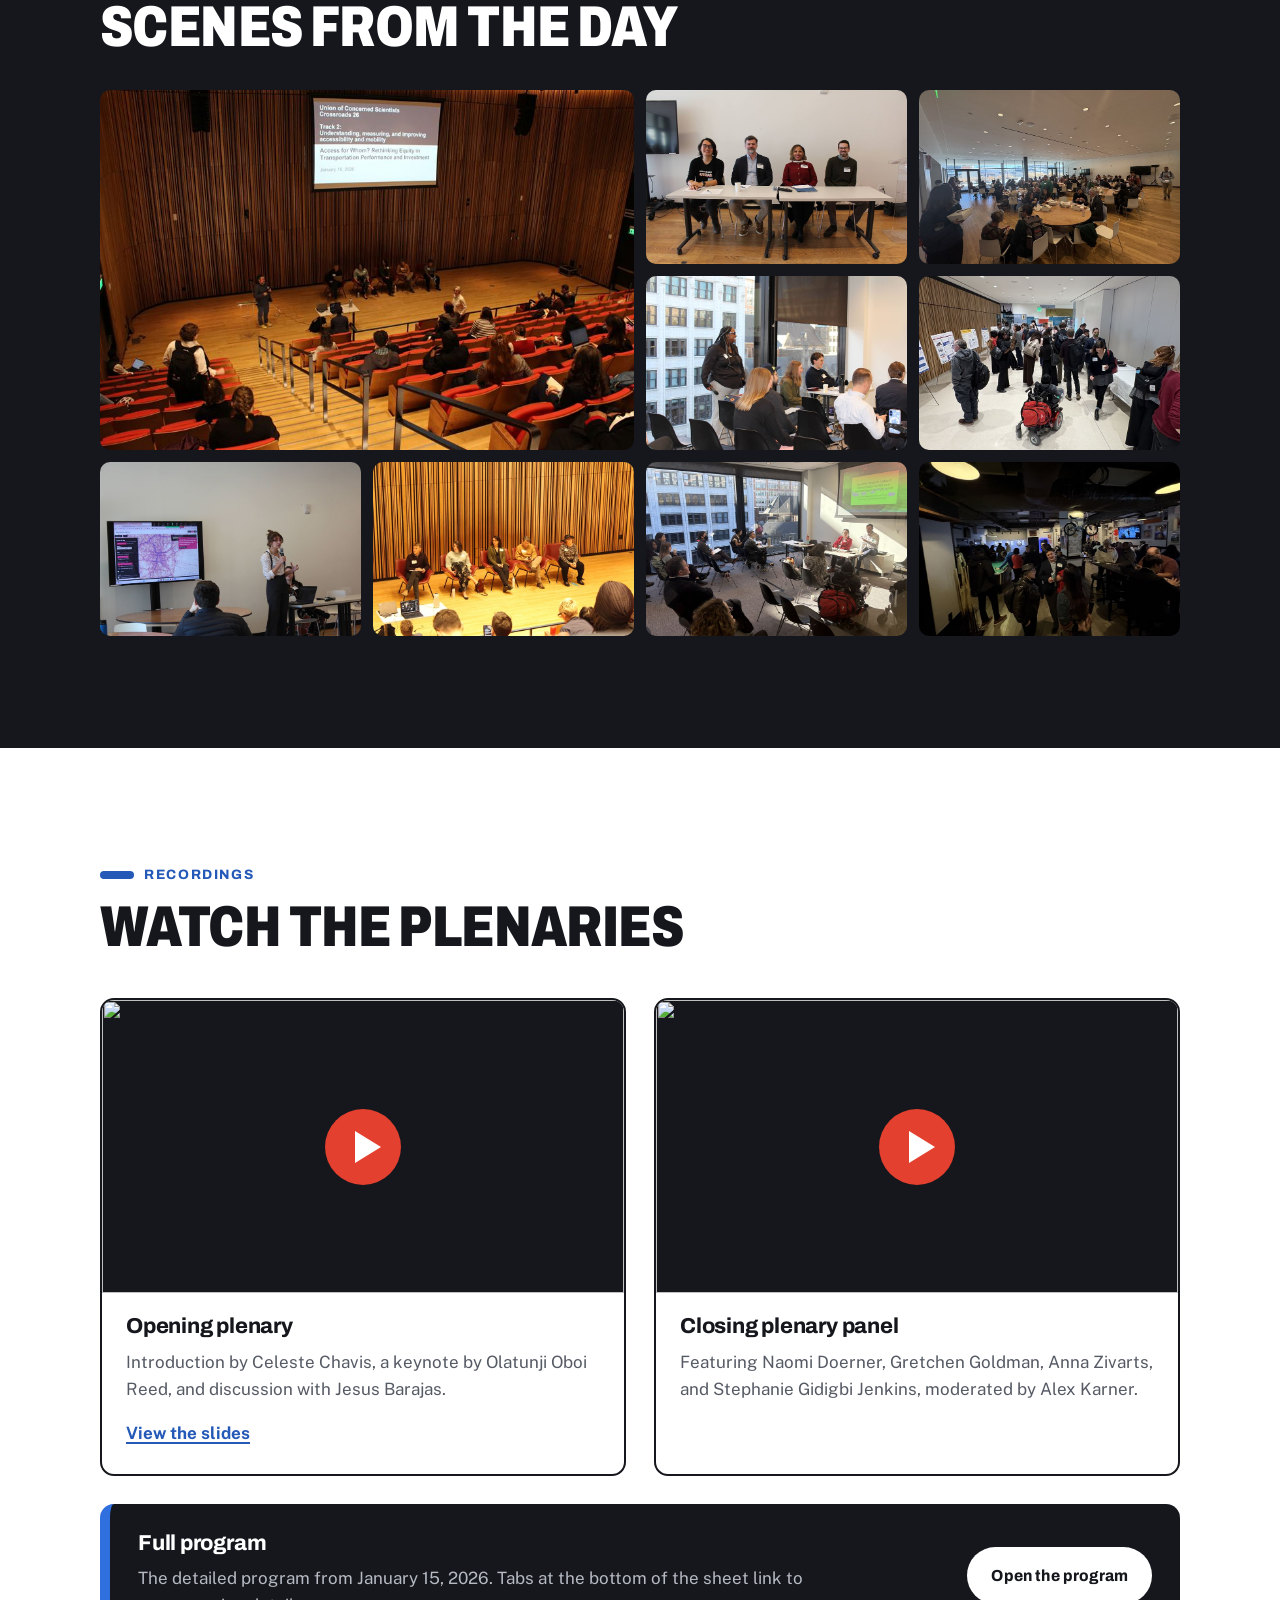
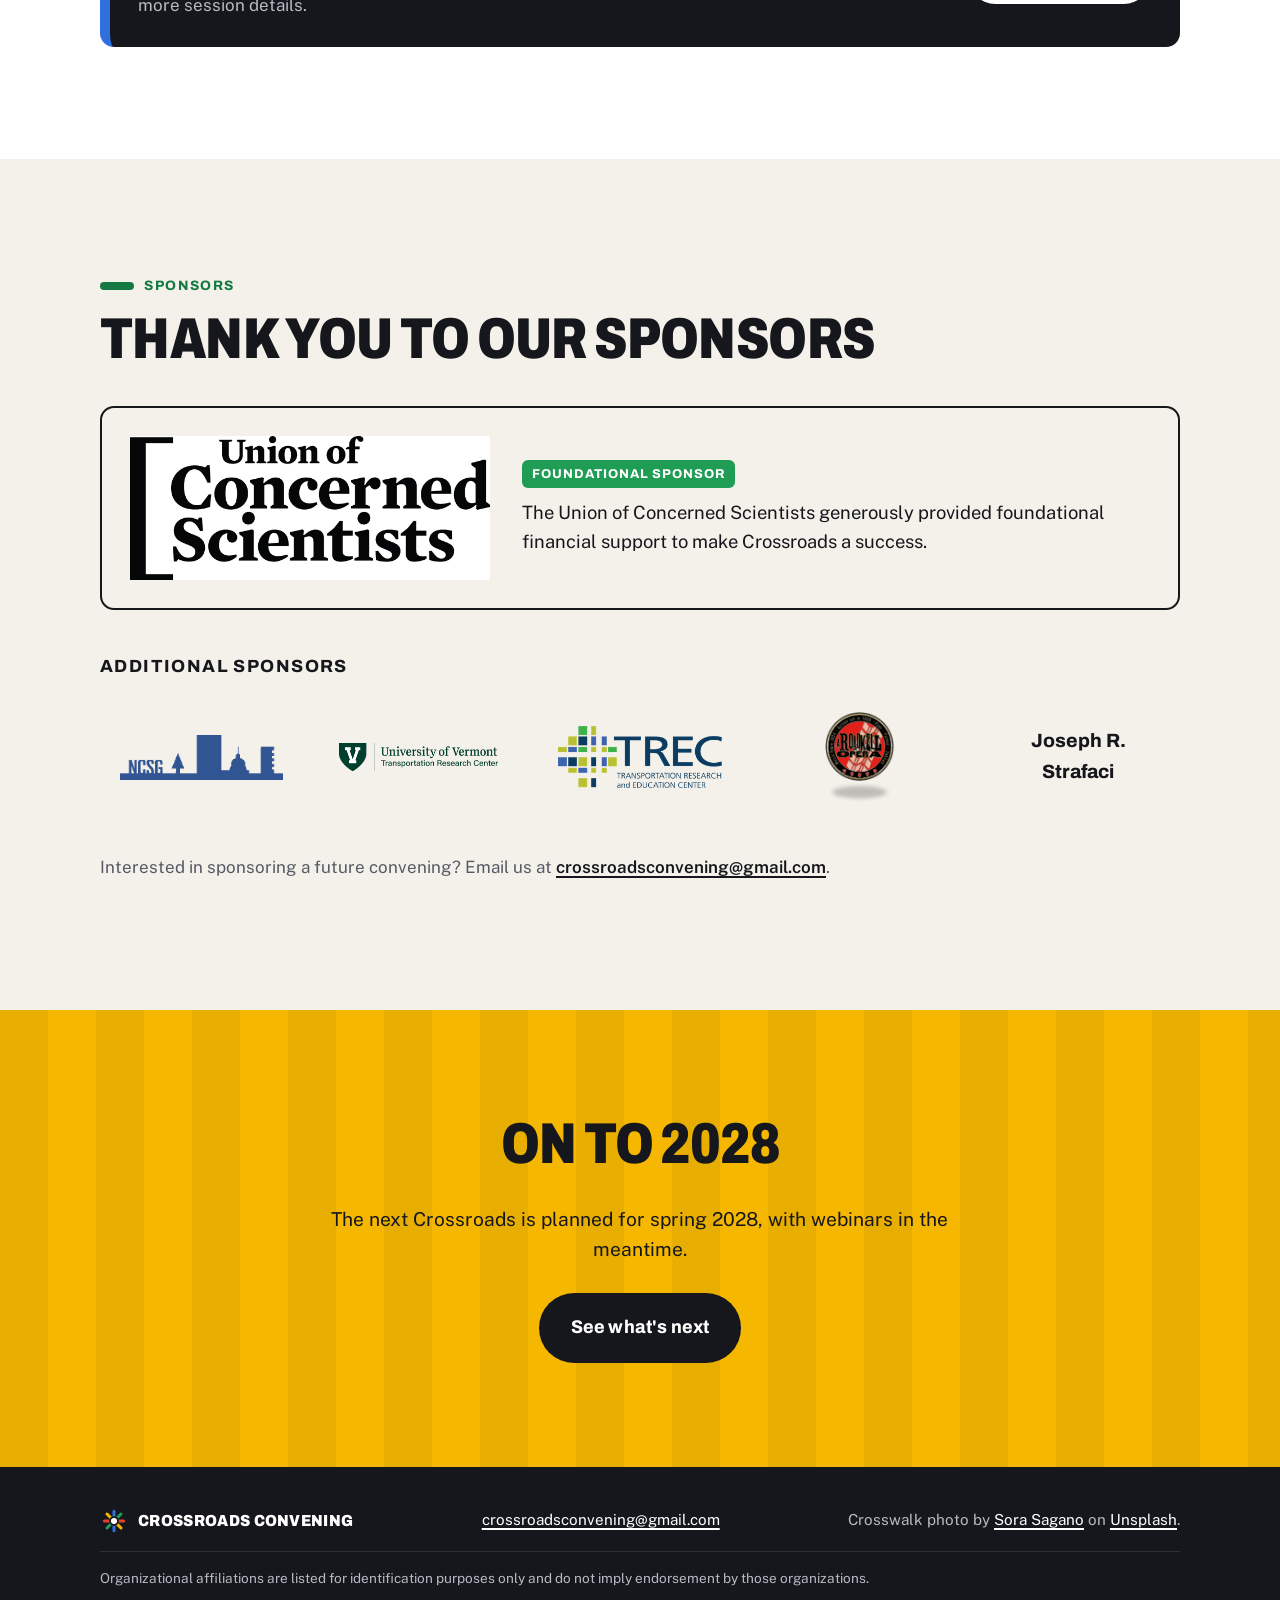
==== commit 34df6bfb: "Expand event organizers list and add affiliation disclaimer Rename the steering committee list to Ev" ====
--- a/2026.html
+++ b/2026.html
@@ -200,6 +200,7 @@
       </div>
       <p><a href="mailto:crossroadsconvening@gmail.com">crossroadsconvening@gmail.com</a></p>
       <p class="footer__credit">Crosswalk photo by <a href="https://unsplash.com/@sorasagano">Sora Sagano</a> on <a href="https://unsplash.com/photos/people-walking-on-street-MKE7NKsaBZM">Unsplash</a>.</p>
+      <p class="footer__disclaimer">Organizational affiliations are listed for identification purposes only and do not imply endorsement by those organizations.</p>
     </div>
   </footer>
 
--- a/assets/css/styles.css
+++ b/assets/css/styles.css
@@ -289,6 +289,13 @@
 }
 
 /* ---------- People ---------- */
+
+.prose--lead p { font-size: 1.15rem; line-height: 1.7; }
+
+.organizers { margin-top: clamp(48px, 6vw, 72px); }
+.organizers h3 { font-size: 1.6rem; }
+.organizers .people { display: grid; grid-template-columns: repeat(auto-fill, minmax(300px, 1fr)); column-gap: 40px; }
+.disclaimer { font-size: 0.9rem; color: var(--muted-dark); font-style: italic; }
 
 .people { list-style: none; padding: 0; margin: 0 0 1.4em; }
 .people li { padding: 7px 0; border-bottom: 1px solid #2f333c; font-weight: 600; color: var(--white); }
@@ -540,6 +547,7 @@
 .footer p { margin: 0; }
 .footer a { color: var(--white); }
 .brand--footer { color: var(--white); font-size: 1rem; }
+.footer__disclaimer { flex-basis: 100%; font-size: 0.85rem; padding-top: 16px; border-top: 1px solid #2b2f37; }
 
 /* ---------- Proceedings page ---------- */
 
